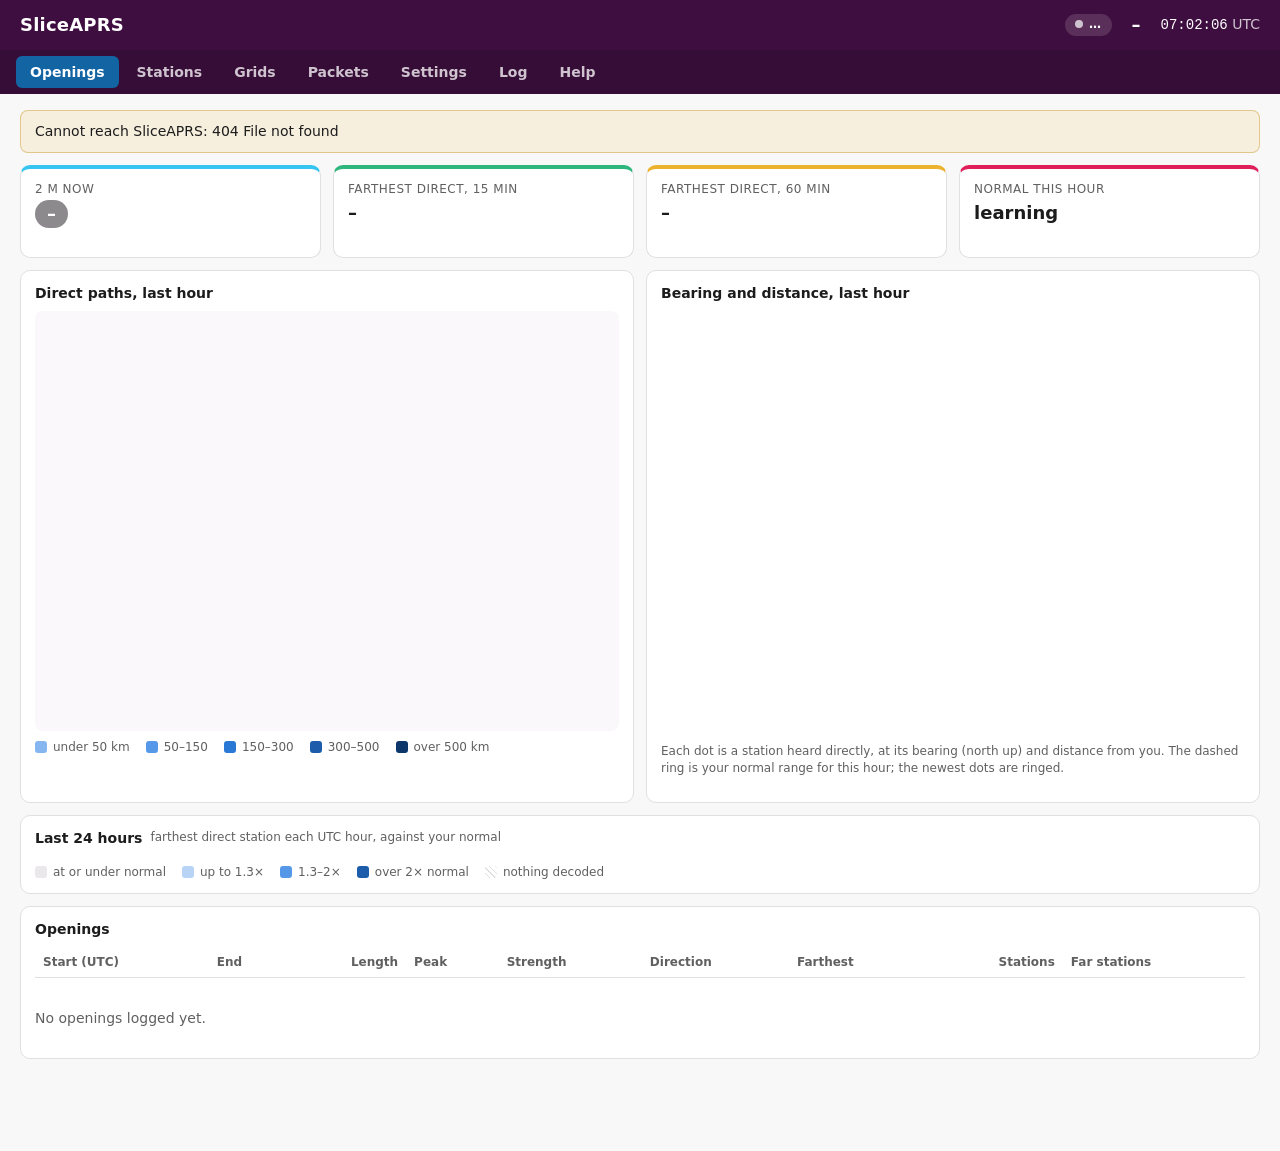
==== internal/web/static/index.html @ 6706fbb0 "SliceAPRS 0.1.0: 2 m APRS opening detector for FlexRadio Receives APRS through a FLEX-6000 as a GUI " ====
<!doctype html>
<html lang="en">
<head>
<meta charset="utf-8">
<meta name="viewport" content="width=device-width, initial-scale=1">
<title>SliceAPRS</title>
<link rel="stylesheet" href="style.css">
</head>
<body>
<header class="top">
  <div class="brand">
    <span class="logo">SliceAPRS</span>
    <span id="station" class="muted"></span>
  </div>
  <div class="now">
    <div class="pill" id="state">…</div>
    <div class="freqnow"><b id="freq">–</b> <span id="rxinfo" class="muted mono"></span></div>
    <div class="clock"><span class="mono" id="utc">--:--:--</span> <span class="muted">UTC</span></div>
  </div>
</header>

<nav class="tabs" role="tablist">
  <button role="tab" data-tab="openings" class="on">Openings</button>
  <button role="tab" data-tab="stations">Stations</button>
  <button role="tab" data-tab="grids">Grids</button>
  <button role="tab" data-tab="packets">Packets</button>
  <button role="tab" data-tab="settings">Settings</button>
  <button role="tab" data-tab="log">Log</button>
  <button role="tab" data-tab="help">Help</button>
</nav>

<main>
  <div id="banner" class="banner" hidden></div>
  <div id="alert" class="alert" hidden>
    <div class="alert-main"><b id="alertTitle"></b> <span id="alertText"></span></div>
    <button class="ghost" id="alertHide" title="Hide until the level changes">Hide</button>
  </div>

  <!-- Openings -->
  <section id="tab-openings" class="tab on">
    <div class="cards">
      <div class="card lvcard" id="lvCard"><div class="k">2 m now</div><div class="v"><span class="lv-badge" id="level">–</span></div><div class="s" id="levelText"></div></div>
      <div class="card"><div class="k">Farthest direct, 15 min</div><div class="v" id="far15">–</div><div class="s" id="far15s"></div></div>
      <div class="card"><div class="k">Farthest direct, 60 min</div><div class="v" id="far60">–</div><div class="s" id="far60s"></div></div>
      <div class="card"><div class="k">Normal this hour</div><div class="v" id="normal">learning</div><div class="s" id="normals"></div></div>
    </div>

    <div class="split2">
      <div class="panel" id="mapPanel">
        <h2>Direct paths, last hour <span class="muted small" id="mapNote"></span></h2>
        <div id="map"></div>
        <div class="legend small muted" id="kmLegend"></div>
      </div>
      <div class="panel">
        <h2>Bearing and distance, last hour <span class="muted small" id="polarNote"></span></h2>
        <div id="polar"></div>
        <p class="muted small">Each dot is a station heard directly, at its bearing (north up) and distance from you. The dashed ring is your normal range for this hour; the newest dots are ringed.</p>
      </div>
    </div>

    <div class="panel">
      <h2>Last 24 hours <span class="muted small">farthest direct station each UTC hour, against your normal</span></h2>
      <div class="heat" id="heat"></div>
      <div class="legend small muted">
        <span><i class="sw r0"></i>at or under normal</span><span><i class="sw r1"></i>up to 1.3×</span>
        <span><i class="sw r2"></i>1.3–2×</span><span><i class="sw r3"></i>over 2× normal</span><span><i class="sw none"></i>nothing decoded</span>
      </div>
    </div>

    <div class="panel">
      <h2>Openings <span class="muted small" id="openNote"></span></h2>
      <div class="scroll"><table class="t" id="openings">
        <thead><tr><th>Start (UTC)</th><th>End</th><th class="r">Length</th><th>Peak</th><th>Strength</th><th>Direction</th><th>Farthest</th><th class="r">Stations</th><th>Far stations</th></tr></thead>
        <tbody></tbody>
      </table></div>
      <p class="empty muted" id="noOpenings">No openings logged yet.</p>
    </div>
  </section>

  <!-- Stations -->
  <section id="tab-stations" class="tab">
    <div class="panel">
      <h2>Stations <span class="muted small" id="stNote"></span>
        <span class="inline row"><label class="check"><input type="checkbox" id="stDirect"> Heard directly only</label>
        <input id="stFind" placeholder="Find callsign" spellcheck="false"></span></h2>
      <div class="scroll"><table class="t" id="stations">
        <thead><tr><th>Callsign</th><th>Last position</th><th class="r">km</th><th class="r">Bearing</th><th>Heard</th><th>Last heard</th><th class="r">Packets</th><th class="r">Direct</th><th class="r">Best direct</th><th></th></tr></thead>
        <tbody></tbody>
      </table></div>
    </div>
  </section>

  <!-- Grids -->
  <section id="tab-grids" class="tab">
    <div class="panel">
      <h2>Grid squares heard directly <span class="muted small" id="grNote"></span>
        <span class="inline row"><label>Heard in <select id="grPeriod"><option value="24">last 24 hours</option><option value="168">last 7 days</option><option value="0" selected>all time</option></select></label></span></h2>
      <div id="gridMap"></div>
      <div class="legend small muted" id="grLegend"></div>
      <p class="muted small">Each square is a 4-character Maidenhead grid where a station was heard directly (its own signal, or a digipeater repeating). Shaded by the farthest direct station heard there. Relayed senders don't count. Your grid is outlined.</p>
    </div>
    <div class="panel">
      <div class="scroll"><table class="t" id="grids">
        <thead><tr><th>Grid</th><th class="r">Farthest</th><th class="r">Bearing</th><th>Best station</th><th class="r">Stations</th><th class="r">Paths</th><th>First heard (UTC)</th><th>Last heard</th></tr></thead>
        <tbody></tbody>
      </table></div>
      <p class="empty muted" id="noGrids">No grids heard directly yet.</p>
    </div>
  </section>

  <!-- Packets -->
  <section id="tab-packets" class="tab">
    <div class="panel">
      <h2>Packets <span class="muted small" id="pkNote"></span>
        <span class="inline row"><label class="check"><input type="checkbox" id="pkPause"> Pause</label>
        <label class="check"><input type="checkbox" id="pkRaw" checked> Raw</label></span></h2>
      <div class="scroll tall"><table class="t" id="packets">
        <thead><tr><th>UTC</th><th>Heard directly</th><th class="r">km</th><th class="r">SNR</th><th>From</th><th>Decoded</th></tr></thead>
        <tbody></tbody>
      </table></div>
      <p class="muted small">The station marked <span class="kind direct">direct</span> is the one whose signal reached your antenna: the sender, or the last digipeater that repeated the packet. Only those with a known position count towards openings.</p>
    </div>
  </section>

  <!-- Settings -->
  <section id="tab-settings" class="tab">
    <form id="settings" class="grid" autocomplete="off">
      <fieldset>
        <legend>Station</legend>
        <label>Callsign <input name="callsign" required maxlength="9" spellcheck="false"></label>
        <label>Grid <input name="grid" required maxlength="8" placeholder="FN25 or FN25dk" spellcheck="false"></label>
        <p class="muted small">Distances are measured from the centre of the grid square; a 6-character grid is within about 3 km. Packets from your callsign, any SSID, never count.</p>
      </fieldset>
      <fieldset>
        <legend>Radio</legend>
        <label>IP address <input name="radio.ip" placeholder="blank: find it on the LAN" spellcheck="false"></label>
        <div class="row"><button type="button" class="ghost" id="findRadios">Find radios</button><span class="muted small" id="findNote"></span></div>
        <div id="radios" class="radios"></div>
        <label>Frequency
          <select id="freqSel"><option value="144.39">144.390 MHz (North America)</option><option value="144.8">144.800 MHz (Europe)</option><option value="145.175">145.175 MHz (Australia)</option><option value="other">Other…</option></select></label>
        <label id="freqOther" hidden>Frequency (MHz) <input type="number" name="frequency_mhz" step="0.001" min="30" max="1300"></label>
        <label>Receive antenna <select name="rxant"></select></label>
        <p class="muted small" id="antNote"></p>
      </fieldset>
      <fieldset>
        <legend>DAX IQ</legend>
        <label>Channel <select name="daxiq.channel"><option>1</option><option>2</option><option>3</option><option>4</option></select></label>
        <p class="muted small">SliceAPRS will not start on a channel another program is using. FlexWSPR normally uses channel 1.</p>
        <label class="check"><input type="checkbox" name="daxiq.swap_iq"> Swap I and Q</label>
      </fieldset>
      <fieldset>
        <legend>Openings</legend>
        <label>Any direct path over (km) <input type="number" name="openings.distance_km" min="50" max="5000" step="10"></label>
        <label>Sensitivity <select name="openings.sensitivity"><option value="low">Low</option><option value="medium">Medium</option><option value="high">High</option></select></label>
        <p class="muted small" id="sensNote"></p>
      </fieldset>
      <fieldset>
        <legend>Web page and files</legend>
        <p class="muted small" id="localNote" hidden>These can only be changed in the config file or the desktop app.</p>
        <label>Web page port <input id="webPort" class="sys" type="number" min="1" max="65535" placeholder="blank: no web page"></label>
        <label class="check"><input type="checkbox" id="webLan" class="sys"> Reachable from other computers</label>
        <p class="muted small" id="webNote"></p>
        <label>Data folder <input name="data_dir" class="sys" spellcheck="false"></label>
        <label class="check"><input type="checkbox" name="debug"> Debug logging</label>
        <p class="muted small mono" id="cfgPath"></p>
      </fieldset>
    </form>
    <div class="savebar"><span class="err" id="setErr"></span><button class="primary" id="saveSet">Save and restart</button></div>
  </section>

  <!-- Log -->
  <section id="tab-log" class="tab">
    <div class="panel">
      <div class="row"><label class="check"><input type="checkbox" id="follow" checked> Follow</label>
        <span class="muted small" id="decStats"></span></div>
      <pre id="log" class="log"></pre>
    </div>
  </section>

  <!-- Help -->
  <section id="tab-help" class="tab help">
    <div class="panel">
      <h2>SliceAPRS <span class="muted small" id="helpVersion"></span></h2>
      <p>SliceAPRS listens to APRS on 2 m through a FlexRadio and uses the packets to spot 2 m path openings (tropo and other enhancements) for 2 m DX. APRS stations beacon their positions all the time, so they make a dense network of 2 m beacons: when the band opens, you start to hear stations directly from much farther away than usual.
        Source and releases: <a href="https://github.com/va3mw/SliceAPRS" target="_blank" rel="noopener">github.com/va3mw/SliceAPRS</a></p>
      <p class="muted">Receive only: SliceAPRS never transmits. SmartSDR and DAX do not need to be running.</p>
    </div>

    <div class="grid">
      <div class="panel">
        <h2>Getting started</h2>
        <ol>
          <li>Set up the radio for 2 m: a FLEX-6700 covers it; a FLEX-6600 or other model needs a 2 m transverter in the radio's XVTR settings.</li>
          <li>In <b>Settings</b>, enter your callsign and grid. Click <b>Find radios</b> and pick yours, or type its IP address.</li>
          <li>Check the frequency (144.390 MHz in North America, 144.800 MHz in Europe), the receive antenna, and a DAX IQ channel nobody else uses.</li>
          <li>Press <b>Save and restart</b>. SliceAPRS opens its own panadapter and DAX IQ stream; packets appear in <b>Packets</b>.</li>
          <li>Leave <b>Openings</b> up on the desktop. Your normal range needs a day or two of listening to learn.</li>
        </ol>
      </div>
      <div class="panel">
        <h2>Who was heard directly</h2>
        <p>Each packet carries its digipeater path, and each digipeater that repeats it sets a "has-been-repeated" bit. The signal that reached your antenna came from the <b>last digipeater with that bit set</b>, or from the <b>sender</b> if no digipeater has repeated it yet.</p>
        <ul>
          <li>A relayed packet is measured to the digipeater, never to the original sender. Digipeater positions are learned from their own beacons.</li>
          <li>Not counted: packets from the internet (third-party, TCPIP), satellite and ISS paths (and the 145.825 MHz channel), packets repeated by a digipeater that did not add its call, and your own callsign.</li>
          <li>Positions: objects and items do not move their sender. A position that jumps too far, too fast is held until a second report agrees; the Packets tab shows both the station's last position and the one in the packet.</li>
        </ul>
      </div>
      <div class="panel">
        <h2>How openings are detected</h2>
        <p><b>Normal range</b>, for each UTC hour of the day: the 90th percentile of each station's farthest direct distance per hour over the last 14 days (the hour either side counts too). Until each hour has enough history, all hours together are used; with almost no history, only the distance rule works. Stations heard directly on 3 or more days are your <b>usual</b> stations.</p>
        <p>In the last 30 minutes, a <b>far</b> station is one heard directly beyond normal × the sensitivity factor, and not one of your usual stations.</p>
        <ul>
          <li><b>Enhanced</b>: at least the sensitivity's number of far stations (1 at medium).</li>
          <li><b>Open</b>: more far stations (3 at medium), or any direct path over the set distance (300 km to start).</li>
        </ul>
        <p class="muted">An opening starts with its first far packet and ends at the last one, once 30 minutes pass with none. Its direction is the average bearing of the far stations; its strength rates how many there were and how far beyond normal.</p>
        <dl id="rulesTable"></dl>
      </div>
      <div class="panel">
        <h2>The tabs</h2>
        <dl>
          <dt>Openings</dt><dd>Status now, the farthest direct stations, a map and polar plot of the direct paths, the last 24 hours against normal, and the log of openings.</dd>
          <dt>Stations</dt><dd>Every station heard, with its last position, distance, bearing and whether it was heard directly.</dd>
          <dt>Grids</dt><dd>Every 4-character grid square heard directly, on a grid map and in a table, for the last day, week or all time.</dd>
          <dt>Packets</dt><dd>Every packet, raw and decoded, with the station heard directly marked.</dd>
          <dt>Settings</dt><dd>Station, radio, frequency, antenna, DAX IQ channel, opening rules, web page and data folder.</dd>
          <dt>Log</dt><dd>What SliceAPRS is doing, and the decoder counts.</dd>
        </dl>
        <p class="muted">The map needs internet for its tiles; without it only the plots are shown. History (packets, paths, openings, stations) is kept in the data folder and is never deleted by SliceAPRS.</p>
      </div>
      <div class="panel">
        <h2>Credits</h2>
        <ul>
          <li>Written by Michael, VA3MW, and Claude (Anthropic).</li>
          <li><b>APRS</b>: Bob Bruninga, WB4APR (SK), and the APRS protocol reference. <b>AX.25</b>: the ARRL/TAPR link-layer protocol.</li>
          <li>The demodulator follows the approach of <a href="https://github.com/wb2osz/direwolf" target="_blank" rel="noopener">Dire Wolf</a> by John Langner, WB2OSZ (correlators with tone normalising, several slicers, a digital PLL); no Dire Wolf code is included.</li>
          <li><b>FlexRadio</b>: the SmartSDR API and DAX IQ (VITA-49). FlexRadio, SmartSDR and DAX are trademarks of FlexRadio Systems; SliceAPRS is not a FlexRadio product. Radio code shared with FlexWSPR.</li>
          <li><b>Libraries:</b> <a href="https://wails.io/" target="_blank" rel="noopener">Wails</a> (MIT), <a href="https://leafletjs.com/" target="_blank" rel="noopener">Leaflet</a> (BSD-2), <a href="https://github.com/go-yaml/yaml" target="_blank" rel="noopener">go-yaml</a> (MIT and Apache 2.0), the <a href="https://go.dev/" target="_blank" rel="noopener">Go</a> standard library (BSD). Map data © <a href="https://www.openstreetmap.org/copyright" target="_blank" rel="noopener">OpenStreetMap</a> contributors.</li>
        </ul>
      </div>
    </div>

    <div class="panel">
      <h2>License</h2>
      <pre class="license">MIT License

Copyright (c) 2026 Michael, VA3MW

Permission is hereby granted, free of charge, to any person obtaining a copy
of this software and associated documentation files (the "Software"), to deal
in the Software without restriction, including without limitation the rights
to use, copy, modify, merge, publish, distribute, sublicense, and/or sell
copies of the Software, and to permit persons to whom the Software is
furnished to do so, subject to the following conditions:

The above copyright notice and this permission notice shall be included in all
copies or substantial portions of the Software.

THE SOFTWARE IS PROVIDED "AS IS", WITHOUT WARRANTY OF ANY KIND, EXPRESS OR
IMPLIED, INCLUDING BUT NOT LIMITED TO THE WARRANTIES OF MERCHANTABILITY,
FITNESS FOR A PARTICULAR PURPOSE AND NONINFRINGEMENT. IN NO EVENT SHALL THE
AUTHORS OR COPYRIGHT HOLDERS BE LIABLE FOR ANY CLAIM, DAMAGES OR OTHER
LIABILITY, WHETHER IN AN ACTION OF CONTRACT, TORT OR OTHERWISE, ARISING FROM,
OUT OF OR IN CONNECTION WITH THE SOFTWARE OR THE USE OR OTHER DEALINGS IN THE
SOFTWARE.</pre>
    </div>
  </section>
</main>
<div id="tip" class="tip" hidden></div>
<script src="app.js"></script>
</body>
</html>
---- internal/web/static/style.css ----
:root {
  /* Aubergine sidebar colours with a green "go" button, blue links and
     blue/green/yellow/red accents. */
  --aub: #3f0e40;        /* header */
  --aub-2: #350d36;      /* tab bar */
  --aub-3: #522653;      /* hover / active tab */
  --aub-ink: #ffffff;
  --aub-muted: #cfc3cf;
  --bg: #f8f8f8;
  --panel: #ffffff;
  --line: #e2dfe2;
  --text: #1d1c1d;
  --muted: #616061;
  --accent: #1264a3;     /* links, selection */
  --accent-ink: #ffffff;
  --go: #007a5a;         /* primary button */
  --go-hover: #148567;
  --ok: #2bac76;
  --warn: #c28a0e;
  --bad: #e01e5a;
  --c-blue: #36c5f0;
  --c-green: #2eb67d;
  --c-yellow: #ecb22e;
  --c-red: #e01e5a;
  --chip: #f1edf1;
  --chip-on: #1264a3;
  --row: #faf8fa;
  color-scheme: light;
}
@media (prefers-color-scheme: dark) {
  :root {
    --aub: #350d36;
    --aub-2: #2a0a2b;
    --aub-3: #522653;
    --aub-ink: #e8e8e8;
    --aub-muted: #a8a0a8;
    --bg: #1a1d21;
    --panel: #222529;
    --line: #35373b;
    --text: #d1d2d3;
    --muted: #9a9b9e;
    --accent: #1d9bd1;
    --accent-ink: #ffffff;
    --go: #007a5a;
    --go-hover: #148567;
    --ok: #2bac76;
    --warn: #ecb22e;
    --bad: #e8467c;
    --chip: #2c2d30;
    --chip-on: #1164a3;
    --row: #25282c;
    color-scheme: dark;
  }
}
* { box-sizing: border-box; }
html, body { margin: 0; background: var(--bg); color: var(--text);
  font: 14px/1.45 system-ui, -apple-system, "Segoe UI", Roboto, sans-serif; }
.mono, td.r, .log, .plan { font-variant-numeric: tabular-nums; }
.mono, .log { font-family: ui-monospace, "Cascadia Mono", Consolas, monospace; }
.muted { color: var(--muted); }
.small { font-size: 12px; font-weight: 400; }
.err { color: var(--bad); }
[hidden] { display: none !important; }

.top { display: flex; flex-wrap: wrap; gap: 8px 24px; align-items: center; justify-content: space-between;
  padding: 12px 20px; background: var(--aub); color: var(--aub-ink); }
.top .muted { color: var(--aub-muted); }
.brand { display: flex; gap: 12px; align-items: baseline; }
.logo { font-weight: 700; font-size: 18px; letter-spacing: .2px; }
.now { display: flex; flex-wrap: wrap; gap: 8px 20px; align-items: center; }
.bandnow b { font-size: 18px; }
.pill { padding: 2px 10px; border-radius: 999px; font-size: 12px; font-weight: 700; text-transform: uppercase;
  letter-spacing: .5px; background: rgba(255,255,255,.14); color: var(--aub-ink); }
.pill::before { content: ""; display: inline-block; width: 8px; height: 8px; border-radius: 50%; margin-right: 6px;
  background: var(--aub-muted); vertical-align: 0; }
.pill.running::before { background: var(--ok); }
.pill.error { background: var(--bad); }
.pill.error::before { background: #fff; }
.pill.setup::before, .pill.searching::before, .pill.connecting::before { background: var(--c-yellow); }

.tabs { display: flex; gap: 4px; padding: 6px 16px; background: var(--aub-2); overflow-x: auto; scrollbar-width: none; }
.tabs button { border: 0; background: none; color: var(--aub-muted); padding: 6px 14px; font: inherit; font-weight: 600;
  border-radius: 6px; cursor: pointer; }
.tabs button:hover { background: var(--aub-3); color: var(--aub-ink); }
.tabs button.on { background: var(--accent); color: #fff; }
main { padding: 16px 20px 80px; max-width: 1400px; margin: 0 auto; }
.tab { display: none; }
.tab.on { display: block; }
.banner { padding: 10px 14px; border-radius: 8px; margin-bottom: 12px;
  background: color-mix(in srgb, var(--warn) 14%, var(--panel)); border: 1px solid color-mix(in srgb, var(--warn) 40%, transparent); }

.cards { display: grid; grid-template-columns: repeat(auto-fit, minmax(220px, 1fr)); gap: 12px; margin-bottom: 12px; }
.card, .panel, fieldset { background: var(--panel); border: 1px solid var(--line); border-radius: 10px; }
.cards .card { border-top: 4px solid var(--c-blue); }
.cards .card:nth-child(2) { border-top-color: var(--c-green); }
.cards .card:nth-child(3) { border-top-color: var(--c-yellow); }
.cards .card:nth-child(4) { border-top-color: var(--c-red); }
fieldset legend { color: var(--aub-3); }
@media (prefers-color-scheme: dark) { fieldset legend { color: var(--text); } }
.card { padding: 12px 14px; min-width: 0; }
.card .k { color: var(--muted); font-size: 12px; text-transform: uppercase; letter-spacing: .5px; }
.card .v { font-size: 18px; font-weight: 600; margin-top: 2px; overflow: hidden; text-overflow: ellipsis; white-space: nowrap; }
.card .s { color: var(--muted); font-size: 12px; margin-top: 2px; min-height: 1.2em; }

.panel { padding: 12px 14px; margin-bottom: 12px; min-width: 0; }
.panel h2 { font-size: 14px; margin: 0 0 8px; display: flex; gap: 8px; align-items: center; }
.panel h2 .inline { margin-left: auto; }
.scroll { max-height: 62vh; overflow: auto; }
.t { width: 100%; border-collapse: collapse; }
.t th { text-align: left; font-size: 12px; color: var(--muted); font-weight: 600; padding: 6px 8px;
  border-bottom: 1px solid var(--line); position: sticky; top: 0; background: var(--panel); }
.t td { padding: 5px 8px; border-bottom: 1px solid var(--line); white-space: nowrap; }
.t tbody tr:nth-child(even) td { background: var(--row); }
.t .r { text-align: right; }
.t td.call { font-weight: 600; }
.t tr.newest td { animation: flash 2s ease-out; }
@keyframes flash { from { background: color-mix(in srgb, var(--accent) 22%, transparent); } }
.empty { padding: 16px 0 4px; }

input, select, button { font: inherit; color: inherit; }
input, select { background: var(--bg); border: 1px solid var(--line); border-radius: 6px; padding: 6px 8px; min-width: 0; }
input:focus, select:focus { outline: 2px solid color-mix(in srgb, var(--accent) 50%, transparent); outline-offset: 0; }
input:disabled { opacity: .6; }
button { border-radius: 6px; padding: 7px 14px; cursor: pointer; border: 1px solid var(--line); background: var(--panel); }
button.primary { background: var(--go); border-color: var(--go); color: #fff; font-weight: 700; }
button.primary:hover { background: var(--go-hover); }
button.ghost { background: none; }
button:disabled { opacity: .5; cursor: default; }
.row { display: flex; flex-wrap: wrap; gap: 8px; align-items: center; margin: 8px 0; }
label { display: flex; flex-direction: column; gap: 4px; font-size: 13px; color: var(--muted); }
label.check, label.switch { flex-direction: row; align-items: center; gap: 8px; color: var(--text); }
label.switch { font-weight: 600; font-size: 15px; }
.row label { flex-direction: row; align-items: center; gap: 8px; }

.grid { display: grid; grid-template-columns: repeat(auto-fit, minmax(300px, 1fr)); gap: 12px; }
fieldset { padding: 12px 14px; margin: 0; display: flex; flex-direction: column; gap: 10px; }
legend { font-weight: 700; padding: 0 4px; }
.radios { display: flex; flex-direction: column; gap: 6px; }
.radios button { text-align: left; }


.savebar { position: sticky; bottom: 0; display: flex; gap: 12px; justify-content: flex-end; align-items: center;
  padding: 10px 0; background: linear-gradient(transparent, var(--bg) 30%); }
.log { margin: 8px 0 0; max-height: 70vh; overflow: auto; font-size: 12px; white-space: pre-wrap; word-break: break-all; }
.log .WARN { color: var(--warn); }
.log .ERROR { color: var(--bad); }
.log .DEBUG { color: var(--muted); }
  background: var(--panel); border: 1px solid var(--line); border-radius: 10px; }
  border-radius: 8px; cursor: pointer; color: var(--text); }

/* Help */
.help p, .help li, .help dd { line-height: 1.55; }
.help ol, .help ul { margin: 0; padding-left: 20px; }
.help li { margin-bottom: 4px; }
.help dl { margin: 0; }
.help dt { font-weight: 700; }
.help dd { margin: 0 0 8px; color: var(--muted); }
.help .grid { margin-bottom: 12px; }
.help .grid .panel { margin-bottom: 0; }
.help code { background: var(--chip); padding: 1px 5px; border-radius: 4px; font-size: 13px; }
.help a { color: var(--accent); }
pre.license { font-size: 12px; white-space: pre-wrap; margin: 0; color: var(--muted); }

/* SliceAPRS */
:root {
  /* Distance: one blue ramp, darker is farther (light surface). */
  --d1: #86b6ef; --d2: #5598e7; --d3: #2a78d6; --d4: #1c5cab; --d5: #0d366b;
  --lv-normal: #8d8a8d; --lv-enh: #c28a0e; --lv-open: #2eb67d;
  --r0: #ebe8eb; --r1: #b7d3f6; --r2: #5598e7; --r3: #1c5cab;
}
@media (prefers-color-scheme: dark) {
  :root {
    /* Lighter is farther on the dark surface. */
    --d1: #256abf; --d2: #3987e5; --d3: #6da7ec; --d4: #9ec5f4; --d5: #cde2fb;
    --lv-normal: #8d8a8d; --lv-enh: #ecb22e; --lv-open: #2eb67d;
    --r0: #2c2d30; --r1: #184f95; --r2: #2a78d6; --r3: #86b6ef;
  }
}
.freqnow b { font-size: 18px; }
.pill.running::before, .pill.replay::before { background: var(--ok); }
.pill.replay, .pill.done { background: rgba(255,255,255,.22); }
.alert { display: flex; gap: 12px; align-items: center; justify-content: space-between; padding: 12px 16px; border-radius: 10px;
  margin-bottom: 12px; color: #fff; background: var(--lv-open); font-size: 15px; }
.alert.enhanced { background: var(--lv-enh); color: #1d1c1d; }
.alert .ghost { color: inherit; border-color: rgba(255,255,255,.5); }
.alert.enhanced .ghost { border-color: rgba(0,0,0,.3); }
.lv-badge { display: inline-block; padding: 1px 12px; border-radius: 999px; font-weight: 700; color: #fff; background: var(--lv-normal); }
.lv-badge.enhanced { background: var(--lv-enh); color: #1d1c1d; }
.lv-badge.open { background: var(--lv-open); }
.cards .lvcard.enhanced { border-top-color: var(--lv-enh); }
.cards .lvcard.open { border-top-color: var(--lv-open); }
.cards .lvcard.normal { border-top-color: var(--lv-normal); }
#map { height: 420px; border-radius: 8px; background: var(--row); }
#polar { height: 420px; display: flex; justify-content: center; }
#polar svg { height: 100%; max-width: 100%; }
#polar .ring { fill: none; stroke: var(--line); }
#polar .normal { fill: none; stroke: var(--muted); stroke-dasharray: 5 4; stroke-width: 1.5; }
#polar text { fill: var(--muted); font-size: 11px; }
#polar .dot { stroke: var(--panel); stroke-width: 2; }
#polar .new { fill: none; stroke: var(--text); stroke-width: 2; }
.legend i.sw { display: inline-block; width: 12px; height: 12px; border-radius: 3px; margin-right: 6px; vertical-align: -2px; }
.sw.d1 { background: var(--d1); } .sw.d2 { background: var(--d2); } .sw.d3 { background: var(--d3); }
.sw.d4 { background: var(--d4); } .sw.d5 { background: var(--d5); }
.sw.r0, .hc.r0 { background: var(--r0); } .sw.r1, .hc.r1 { background: var(--r1); }
.sw.r2, .hc.r2 { background: var(--r2); color: #fff; } .sw.r3, .hc.r3 { background: var(--r3); color: #fff; }
@media (prefers-color-scheme: dark) { .hc.r1 { color: #fff; } .hc.r3 { color: #1d1c1d; } }
.sw.none, .hc.none { background: repeating-linear-gradient(45deg, transparent 0 3px, var(--line) 3px 4px); }
.legend { display: flex; flex-wrap: wrap; gap: 4px 16px; margin-top: 8px; }
.heat { display: grid; grid-template-columns: 64px repeat(24, minmax(26px, 1fr)); gap: 2px; overflow-x: auto; }
.heat .hb { font-size: 12px; font-weight: 600; align-self: center; }
.heat .hh { font-size: 11px; color: var(--muted); font-variant-numeric: tabular-nums; text-align: center; }
.hc { height: 28px; border-radius: 4px; font-size: 11px; display: flex; align-items: center; justify-content: center;
  font-variant-numeric: tabular-nums; overflow: hidden; color: var(--text); cursor: default; }
.hc.nm { background: var(--chip); color: var(--muted); }
.split2 { display: grid; grid-template-columns: 1fr 1fr; gap: 12px; }
@media (max-width: 1000px) { .split2 { grid-template-columns: 1fr; } }
.scroll.tall { max-height: 72vh; }
.panel h2 .inline { margin-left: auto; display: flex; gap: 12px; align-items: center; }
.panel h2 .inline input:not([type]) { width: 160px; font-weight: 400; }
.kind { display: inline-block; padding: 0 6px; border-radius: 4px; font-size: 11px; font-weight: 700; text-transform: uppercase;
  letter-spacing: .3px; background: var(--chip); color: var(--muted); }
.kind.direct { background: color-mix(in srgb, var(--ok) 22%, transparent); color: var(--text); }
.kind.digi { background: color-mix(in srgb, var(--accent) 18%, transparent); color: var(--text); }
.kind.usual { background: var(--chip); }
.kind.jump { background: color-mix(in srgb, var(--warn) 30%, transparent); color: var(--text); }
.t td.wrap { white-space: normal; min-width: 260px; }
.raw { font-family: ui-monospace, "Cascadia Mono", Consolas, monospace; font-size: 12px; color: var(--muted); word-break: break-all; }
.t tr.far td { background: color-mix(in srgb, var(--lv-open) 12%, transparent) !important; }
.tip { position: fixed; z-index: 1000; pointer-events: none; background: var(--panel); color: var(--text); border: 1px solid var(--line);
  border-radius: 6px; padding: 6px 9px; font-size: 12px; box-shadow: 0 4px 14px rgba(0,0,0,.18); max-width: 300px; }
.leaflet-container { font: inherit; }
.mapoff { display: flex; align-items: center; justify-content: center; text-align: center; padding: 20px; color: var(--muted); }
#gridMap { height: 480px; }
#gridMap svg { width: 100%; height: 100%; display: block; }
#gridMap .gl { stroke: var(--line); stroke-width: 1; fill: none; }
#gridMap .glab { fill: var(--muted); font-size: 10px; }
#gridMap .heard { stroke: var(--panel); stroke-width: 2; }
#gridMap .hlab { font-size: 11px; font-weight: 700; fill: #fff; }
#gridMap .hlab.lt { fill: #1d1c1d; }
#gridMap .home { fill: none; stroke: var(--aub-3); stroke-width: 3; }
#gridMap .homedot { fill: var(--aub-3); }
@media (prefers-color-scheme: dark) { #gridMap .hlab { fill: #1d1c1d; } #gridMap .hlab.lt { fill: #fff; } #gridMap .home { stroke: #d08fd1; } #gridMap .homedot { fill: #d08fd1; } }
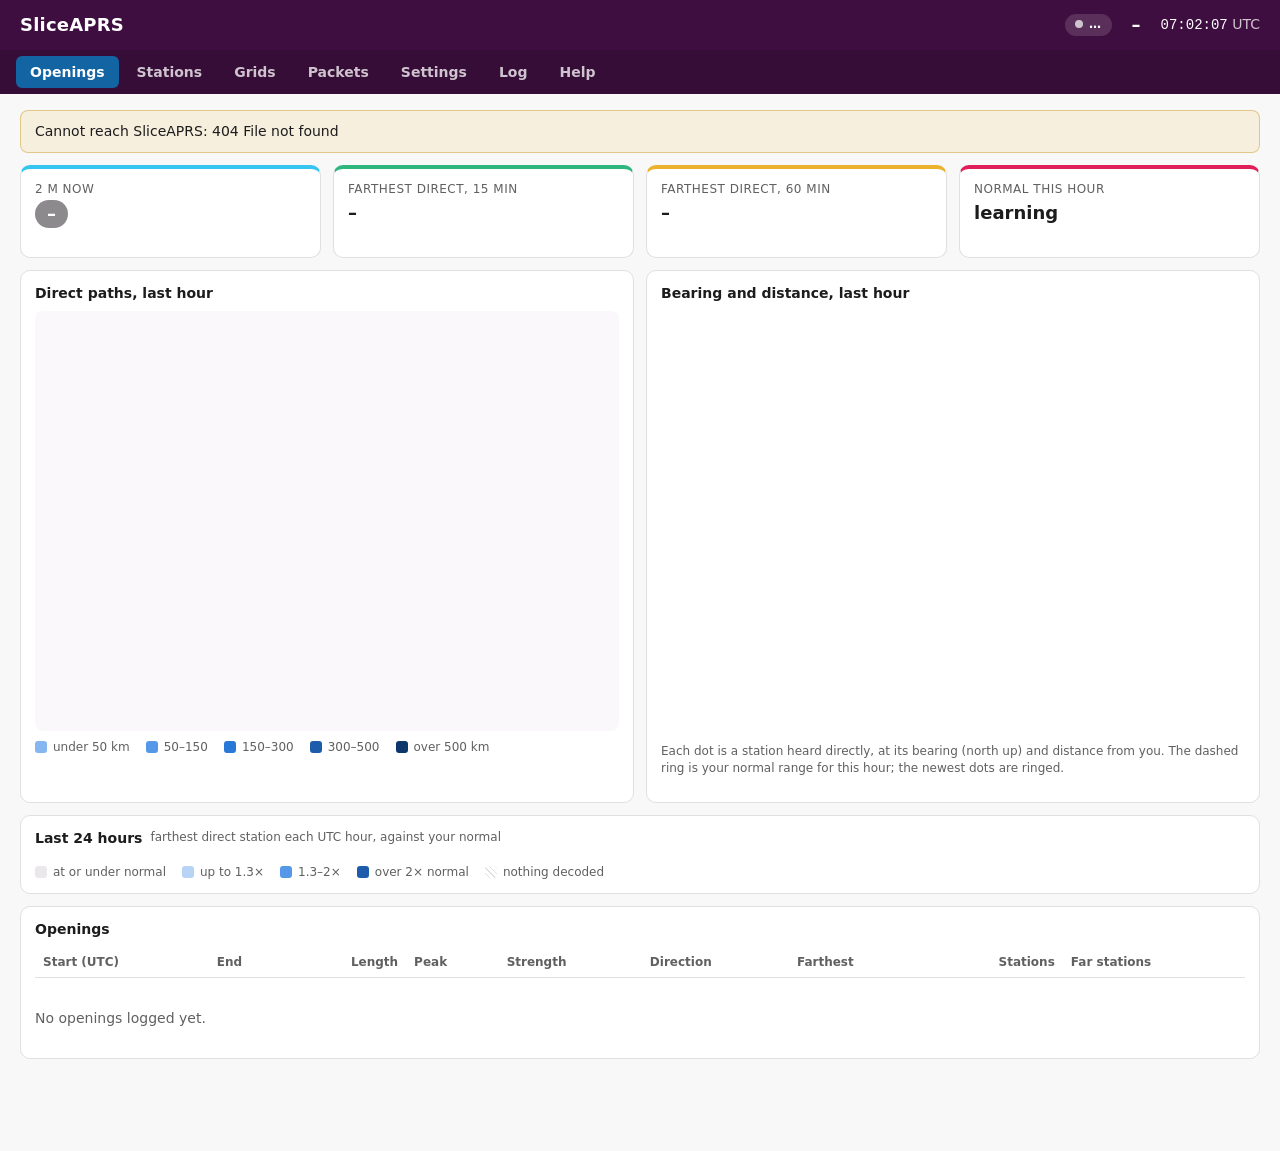
==== commit f56ce6af: "Radio wording: supported radios; not a FlexRadio product; MIT Name radio models only in the first me" ====
--- a/internal/web/static/index.html
+++ b/internal/web/static/index.html
@@ -181,7 +181,7 @@
   <section id="tab-help" class="tab help">
     <div class="panel">
       <h2>SliceAPRS <span class="muted small" id="helpVersion"></span></h2>
-      <p>SliceAPRS listens to APRS on 2 m through a FlexRadio and uses the packets to spot 2 m path openings (tropo and other enhancements) for 2 m DX. APRS stations beacon their positions all the time, so they make a dense network of 2 m beacons: when the band opens, you start to hear stations directly from much farther away than usual.
+      <p>SliceAPRS listens to APRS on 2 m through a FlexRadio capable of receiving your local APRS frequency, usually with the use of a transverter, or a FLEX-6700 (not tested), and uses the packets to spot 2 m path openings (tropo and other enhancements) for 2 m DX. APRS stations beacon their positions all the time, so they make a dense network of 2 m beacons: when the band opens, you start to hear stations directly from much farther away than usual.
         Source and releases: <a href="https://github.com/va3mw/SliceAPRS" target="_blank" rel="noopener">github.com/va3mw/SliceAPRS</a></p>
       <p class="muted">Receive only: SliceAPRS never transmits. SmartSDR and DAX do not need to be running.</p>
     </div>
@@ -190,7 +190,7 @@
       <div class="panel">
         <h2>Getting started</h2>
         <ol>
-          <li>Set up the radio for 2 m: a FLEX-6700 covers it; a FLEX-6600 or other model needs a 2 m transverter in the radio's XVTR settings.</li>
+          <li>Set up the radio for your APRS frequency: on most supported radios, a 2 m transverter in the radio's XVTR settings.</li>
           <li>In <b>Settings</b>, enter your callsign and grid. Click <b>Find radios</b> and pick yours, or type its IP address.</li>
           <li>Check the frequency (144.390 MHz in North America, 144.800 MHz in Europe), the receive antenna, and a DAX IQ channel nobody else uses.</li>
           <li>Press <b>Save and restart</b>. SliceAPRS opens its own panadapter and DAX IQ stream; packets appear in <b>Packets</b>.</li>
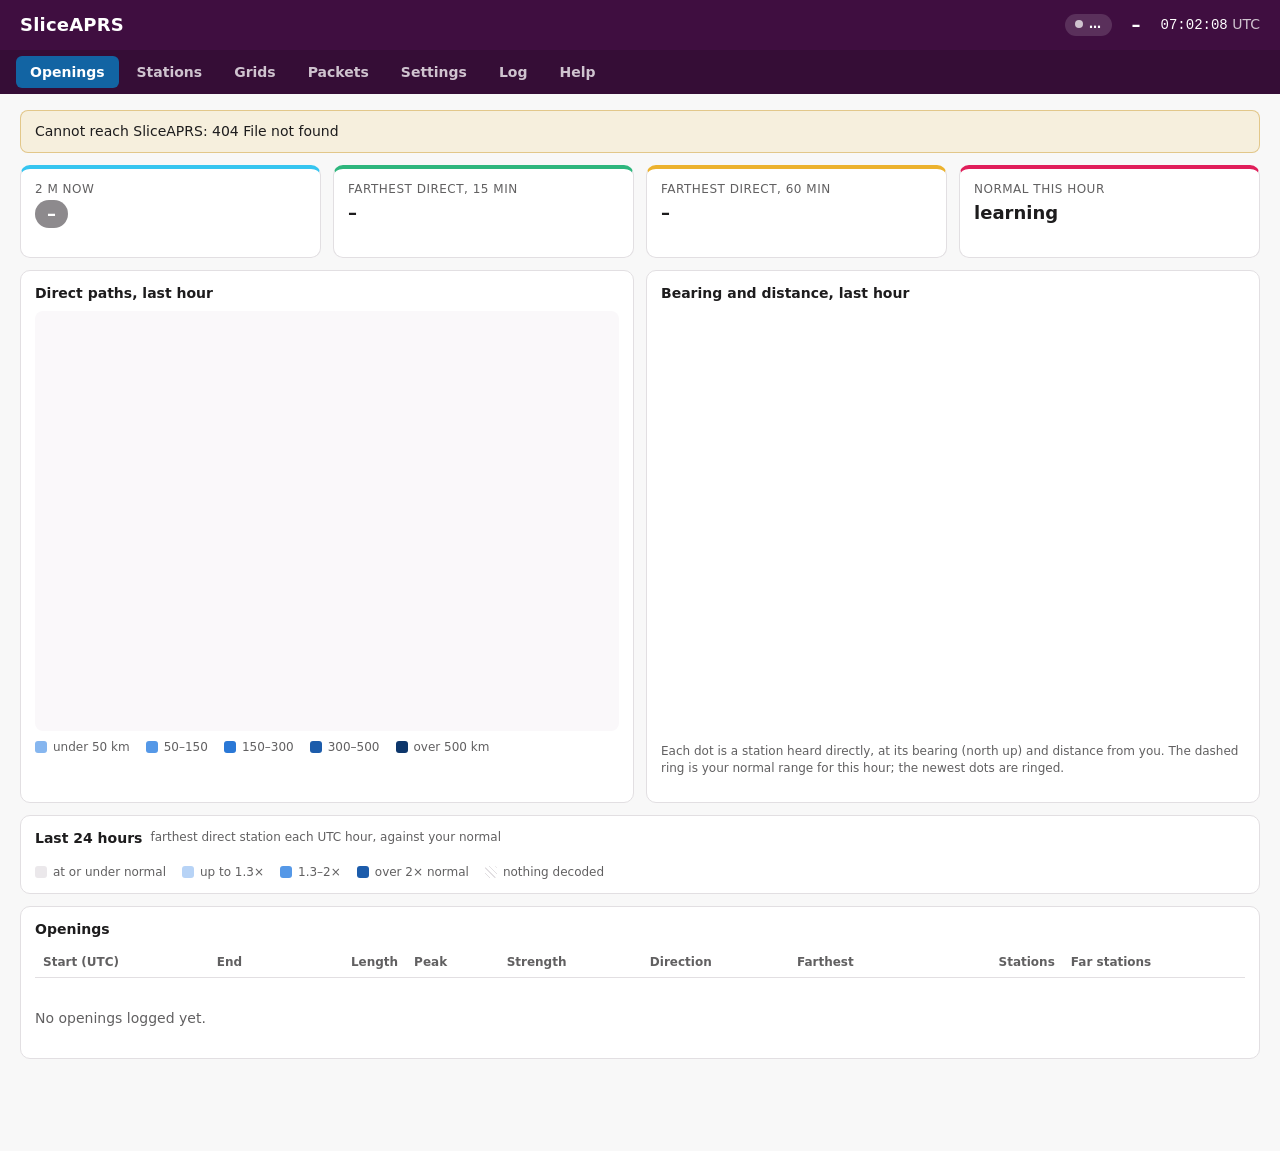
==== commit 485140e7: "Stations and Packets: say what was heard directly Count a station's direct hearings as its own packe" ====
--- a/internal/web/static/index.html
+++ b/internal/web/static/index.html
@@ -84,9 +84,10 @@
         <span class="inline row"><label class="check"><input type="checkbox" id="stDirect"> Heard directly only</label>
         <input id="stFind" placeholder="Find callsign" spellcheck="false"></span></h2>
       <div class="scroll"><table class="t" id="stations">
-        <thead><tr><th>Callsign</th><th>Last position</th><th class="r">km</th><th class="r">Bearing</th><th>Heard</th><th>Last heard</th><th class="r">Packets</th><th class="r">Direct</th><th class="r">Best direct</th><th></th></tr></thead>
-        <tbody></tbody>
-      </table></div>
+        <thead><tr><th>Callsign</th><th>Last position</th><th class="r">km</th><th class="r">Bearing</th><th>Heard directly</th><th>Its last packet</th><th>Last heard</th><th class="r">Best direct</th><th class="r">Sent</th><th></th></tr></thead>
+        <tbody></tbody>
+      </table></div>
+      <p class="muted small"><b>Heard directly</b> counts the times this station's own signal reached your antenna: <b>own</b> is its own packets heard before any digipeater repeated them; <b>relays</b> is other stations' packets it repeated as a digipeater. <b>Its last packet</b> is how the latest packet it sent reached you, which can be through a digipeater even when you also hear the station itself. <b>Sent</b> is every packet it sent that you received, by any route.</p>
     </div>
   </section>
 
@@ -115,10 +116,10 @@
         <span class="inline row"><label class="check"><input type="checkbox" id="pkPause"> Pause</label>
         <label class="check"><input type="checkbox" id="pkRaw" checked> Raw</label></span></h2>
       <div class="scroll tall"><table class="t" id="packets">
-        <thead><tr><th>UTC</th><th>Heard directly</th><th class="r">km</th><th class="r">SNR</th><th>From</th><th>Decoded</th></tr></thead>
-        <tbody></tbody>
-      </table></div>
-      <p class="muted small">The station marked <span class="kind direct">direct</span> is the one whose signal reached your antenna: the sender, or the last digipeater that repeated the packet. Only those with a known position count towards openings.</p>
+        <thead><tr><th>UTC</th><th>Signal heard from</th><th class="r">km</th><th class="r">SNR</th><th>From</th><th>Decoded</th></tr></thead>
+        <tbody></tbody>
+      </table></div>
+      <p class="muted small"><b>Signal heard from</b> is the station whose signal reached your antenna: the sender (<span class="kind direct">its own packet</span>), or the last digipeater that repeated it (<span class="kind digi">relaying</span> the sender). The distance is to that station, and only those with a known position count towards openings. <b>From</b> is who sent the packet.</p>
     </div>
   </section>
 
@@ -221,7 +222,7 @@
         <h2>The tabs</h2>
         <dl>
           <dt>Openings</dt><dd>Status now, the farthest direct stations, a map and polar plot of the direct paths, the last 24 hours against normal, and the log of openings.</dd>
-          <dt>Stations</dt><dd>Every station heard, with its last position, distance, bearing and whether it was heard directly.</dd>
+          <dt>Stations</dt><dd>Every station heard, with its last position, distance and bearing, how many times its own signal was heard directly (its own packets and the packets it relayed), and how its latest packet arrived.</dd>
           <dt>Grids</dt><dd>Every 4-character grid square heard directly, on a grid map and in a table, for the last day, week or all time.</dd>
           <dt>Packets</dt><dd>Every packet, raw and decoded, with the station heard directly marked.</dd>
           <dt>Settings</dt><dd>Station, radio, frequency, antenna, DAX IQ channel, opening rules, web page and data folder.</dd>
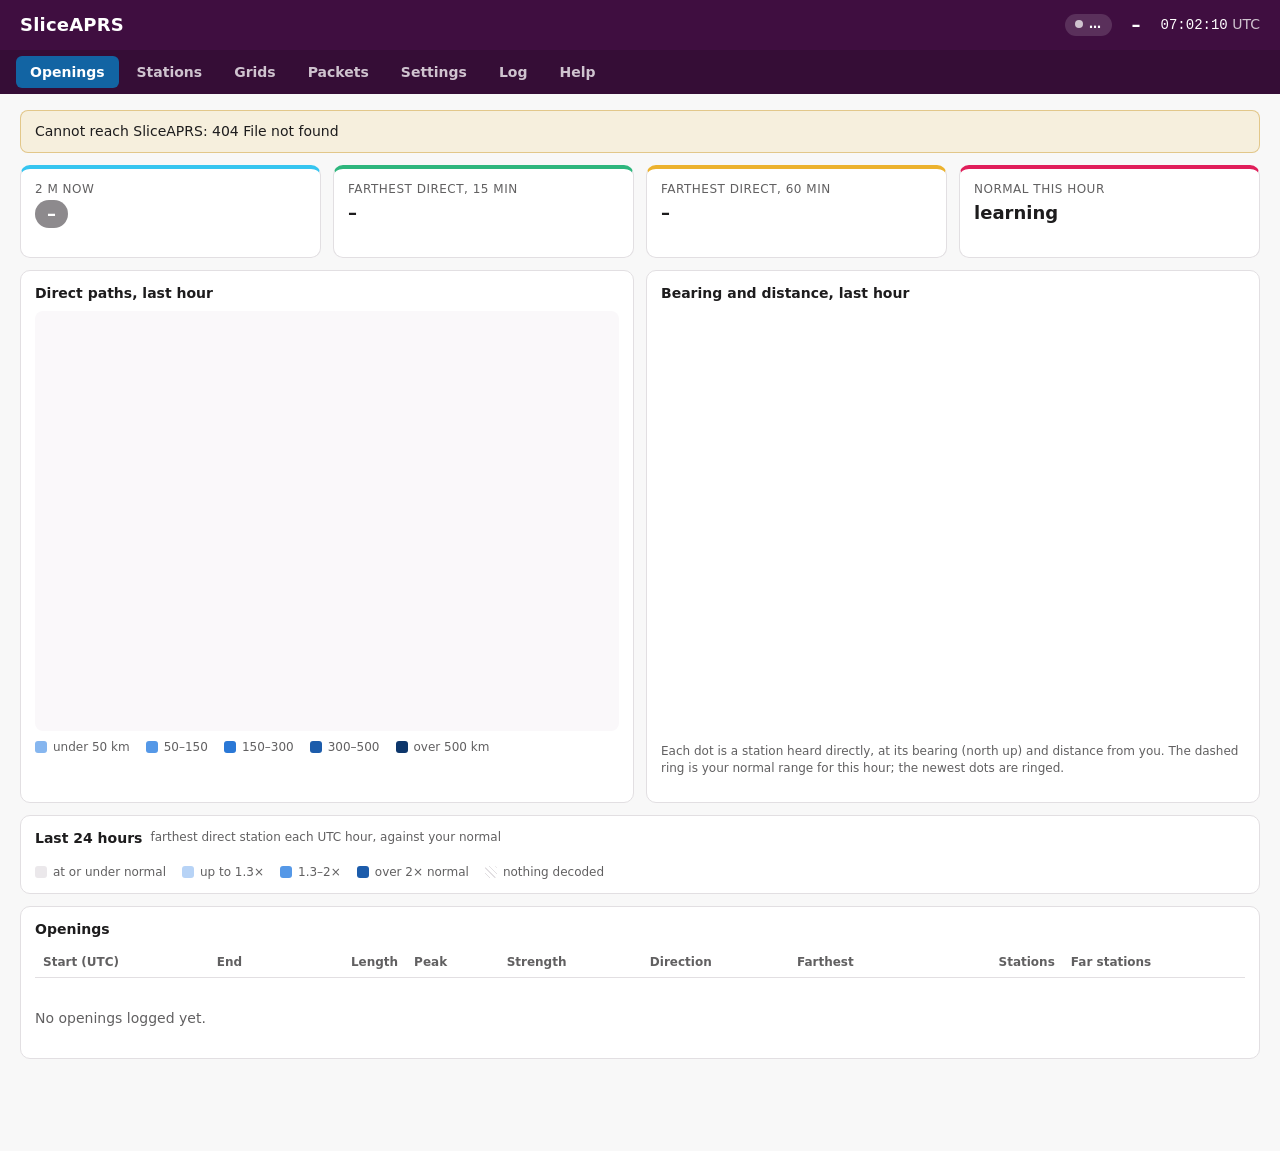
==== commit a4271193: "Voice and Pushover alerts when 2 m opens Settings -> Alerts: alert level (enhanced or open), spoken " ====
--- a/internal/web/static/index.html
+++ b/internal/web/static/index.html
@@ -156,6 +156,19 @@
         <p class="muted small" id="sensNote"></p>
       </fieldset>
       <fieldset>
+        <legend>Alerts</legend>
+        <label>Alert when 2 m is <select name="alerts.level"><option value="enhanced">Enhanced or Open</option><option value="open">Open only</option></select></label>
+        <p class="muted small">An alert goes out when the band rises to this level, and again if it rises from Enhanced to Open. The same level does not alert again within 30 minutes. The banner on the Openings tab always shows.</p>
+        <label class="check"><input type="checkbox" name="alerts.voice"> Speak alerts</label>
+        <div class="row"><button type="button" class="ghost" id="testVoice">Test voice</button><span class="muted small" id="voiceNote">Spoken on the computer running SliceAPRS. On Linux, install espeak-ng.</span></div>
+        <label class="check"><input type="checkbox" name="alerts.pushover.enabled"> Send alerts with Pushover</label>
+        <p class="muted small push">Pushover sends alerts to your phone. Make an account at <a href="https://pushover.net/" target="_blank" rel="noopener">pushover.net</a> and install its app: it is free to try, then a one-time purchase per platform. Your user key is on your Pushover dashboard. For the API token, create an application named SliceAPRS at <a href="https://pushover.net/apps/build" target="_blank" rel="noopener">pushover.net/apps/build</a>.</p>
+        <label class="push">User key <input name="alerts.pushover.user_key" spellcheck="false" autocomplete="off"></label>
+        <label class="push">API token <input name="alerts.pushover.token" spellcheck="false" autocomplete="off"></label>
+        <label class="push">Priority <select name="alerts.pushover.priority"><option value="-2">Lowest (no notification)</option><option value="-1">Quiet (no sound)</option><option value="0">Normal</option><option value="1">High (bypasses quiet hours)</option></select></label>
+        <div class="row push"><button type="button" class="ghost" id="testPush">Test Pushover</button><span class="muted small" id="pushNote">Saved keys stay in the config file and are not shown on this page again.</span></div>
+      </fieldset>
+      <fieldset>
         <legend>Web page and files</legend>
         <p class="muted small" id="localNote" hidden>These can only be changed in the config file or the desktop app.</p>
         <label>Web page port <input id="webPort" class="sys" type="number" min="1" max="65535" placeholder="blank: no web page"></label>
@@ -217,6 +230,7 @@
         </ul>
         <p class="muted">An opening starts with its first far packet and ends at the last one, once 30 minutes pass with none. Its direction is the average bearing of the far stations; its strength rates how many there were and how far beyond normal.</p>
         <dl id="rulesTable"></dl>
+        <p><b>Alerts</b>: when the band rises to Enhanced (or only Open, if you choose), SliceAPRS can speak the alert on the computer it runs on and send it to your phone with <a href="https://pushover.net/" target="_blank" rel="noopener">Pushover</a>. Set them up in <b>Settings → Alerts</b> and use the test buttons there. A rise from Enhanced to Open alerts again; the same level does not alert again within 30 minutes. Restarting SliceAPRS during an opening does not repeat the alert.</p>
       </div>
       <div class="panel">
         <h2>The tabs</h2>
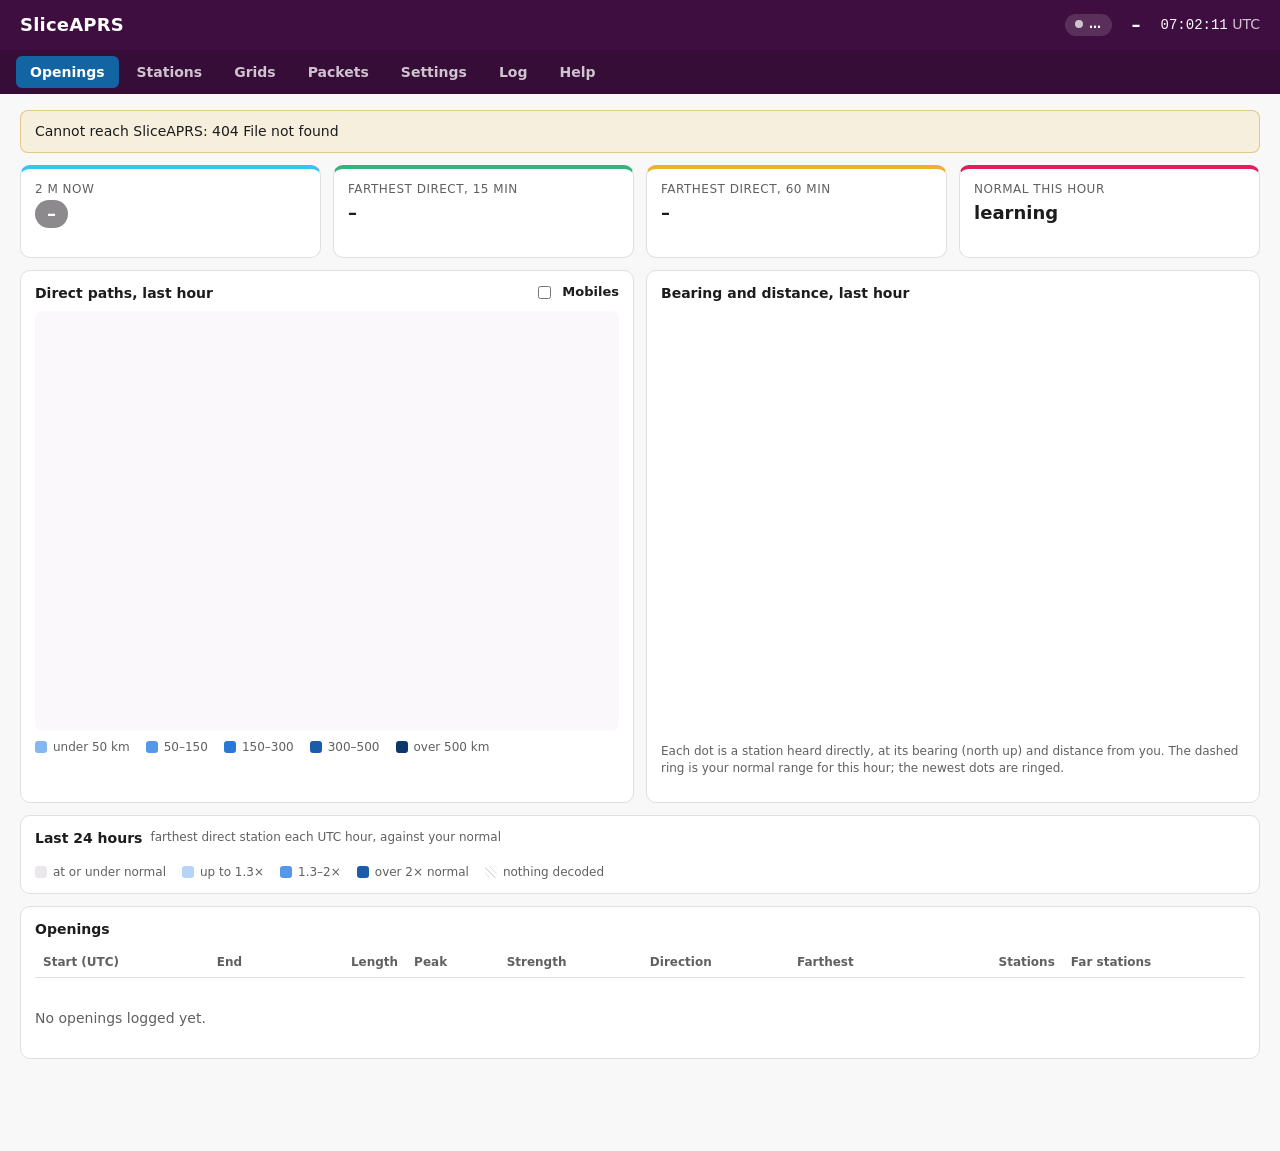
==== commit 8bd9ca1a: "Mobiles layer on the Openings map Optional layer showing moving stations (vehicle, boat, aircraft or" ====
--- a/internal/web/static/index.html
+++ b/internal/web/static/index.html
@@ -47,9 +47,11 @@
 
     <div class="split2">
       <div class="panel" id="mapPanel">
-        <h2>Direct paths, last hour <span class="muted small" id="mapNote"></span></h2>
+        <h2>Direct paths, last hour <span class="muted small" id="mapNote"></span>
+          <span class="inline"><label class="check" title="Moving stations heard in the last hour, however they reached you. They do not count for openings."><input type="checkbox" id="showMobiles"> Mobiles</label></span></h2>
         <div id="map"></div>
         <div class="legend small muted" id="kmLegend"></div>
+        <div class="legend small muted" id="mobLegend" hidden><span><i class="sw mob"></i>Mobile: an arrow pointing its way, or a square when stopped · trail of the last hour · dashed line to the digipeater that relayed it. Mobiles do not count for openings.</span></div>
       </div>
       <div class="panel">
         <h2>Bearing and distance, last hour <span class="muted small" id="polarNote"></span></h2>
@@ -231,6 +233,7 @@
         <p class="muted">An opening starts with its first far packet and ends at the last one, once 30 minutes pass with none. Its direction is the average bearing of the far stations; its strength rates how many there were and how far beyond normal.</p>
         <dl id="rulesTable"></dl>
         <p><b>Alerts</b>: when the band rises to Enhanced (or only Open, if you choose), SliceAPRS can speak the alert on the computer it runs on and send it to your phone with <a href="https://pushover.net/" target="_blank" rel="noopener">Pushover</a>. Set them up in <b>Settings → Alerts</b> and use the test buttons there. A rise from Enhanced to Open alerts again; the same level does not alert again within 30 minutes. Restarting SliceAPRS during an opening does not repeat the alert.</p>
+        <p><b>Mobiles</b>: tick <b>Mobiles</b> above the map to show moving stations heard in the last hour, however they reached you, including through digipeaters. A station is a mobile if its APRS symbol is a vehicle, boat, aircraft or person, or if it reports a speed. Each shows as an arrow pointing its way (a square when stopped) with its trail for the last hour, and a dashed line to the digipeater that relayed it. Mobiles are only for looking at: they do not count for openings. Trails start again when SliceAPRS restarts.</p>
       </div>
       <div class="panel">
         <h2>The tabs</h2>
--- a/internal/web/static/style.css
+++ b/internal/web/static/style.css
@@ -167,6 +167,7 @@
   --d1: #86b6ef; --d2: #5598e7; --d3: #2a78d6; --d4: #1c5cab; --d5: #0d366b;
   --lv-normal: #8d8a8d; --lv-enh: #c28a0e; --lv-open: #2eb67d;
   --r0: #ebe8eb; --r1: #b7d3f6; --r2: #5598e7; --r3: #1c5cab;
+  --mob: #d4600c; /* mobiles on the map */
 }
 @media (prefers-color-scheme: dark) {
   :root {
@@ -174,8 +175,11 @@
     --d1: #256abf; --d2: #3987e5; --d3: #6da7ec; --d4: #9ec5f4; --d5: #cde2fb;
     --lv-normal: #8d8a8d; --lv-enh: #ecb22e; --lv-open: #2eb67d;
     --r0: #2c2d30; --r1: #184f95; --r2: #2a78d6; --r3: #86b6ef;
+    --mob: #f08a4b;
   }
 }
+.legend i.sw.mob { background: var(--mob); }
+.mobicon svg { display: block; overflow: visible; }
 .freqnow b { font-size: 18px; }
 .pill.running::before, .pill.replay::before { background: var(--ok); }
 .pill.replay, .pill.done { background: rgba(255,255,255,.22); }
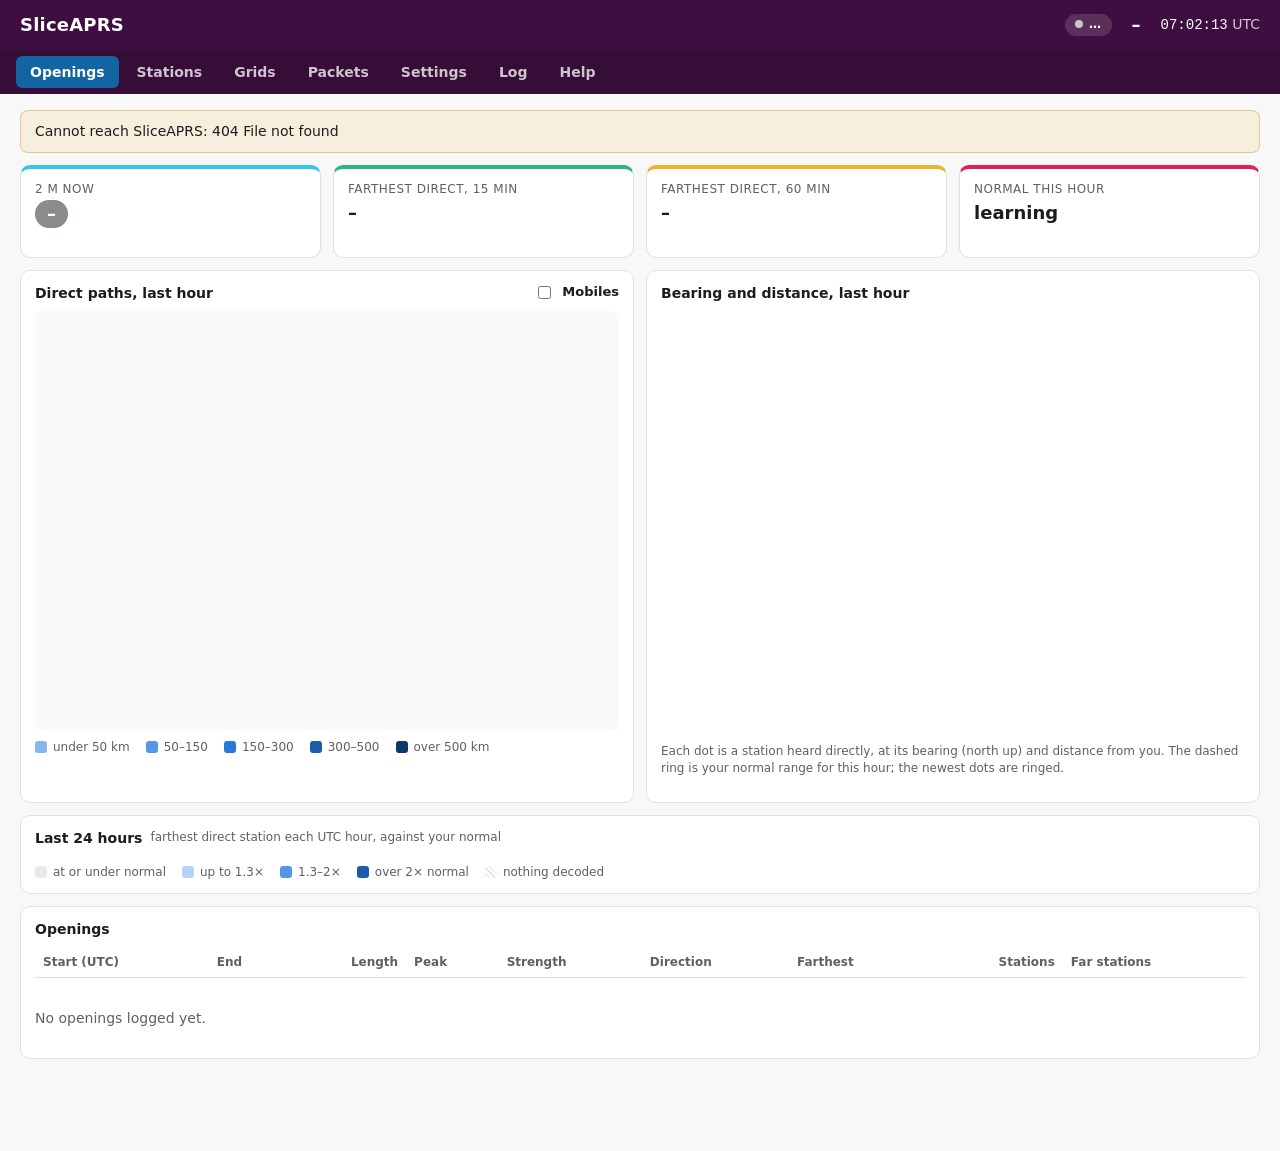
==== commit dfccb516: "Check the radio every 15 s and ask before restoring SliceAPRS stopped decoding overnight while still" ====
--- a/internal/web/static/index.html
+++ b/internal/web/static/index.html
@@ -31,6 +31,15 @@
 
 <main>
   <div id="banner" class="banner" hidden></div>
+  <dialog id="radioDlg">
+    <h3>The radio was changed</h3>
+    <p>Something changed SliceAPRS's panadapter or slice on the radio:</p>
+    <ul id="radioChanges"></ul>
+    <p class="small muted" id="radioWho"></p>
+    <p>SliceAPRS can't hear APRS until it is put back. Restore it now?</p>
+    <div class="row dlgbtns"><button class="primary" id="radioRestore">Restore</button><button id="radioLeave">Leave it</button></div>
+  </dialog>
+
   <div id="alert" class="alert" hidden>
     <div class="alert-main"><b id="alertTitle"></b> <span id="alertText"></span></div>
     <button class="ghost" id="alertHide" title="Hide until the level changes">Hide</button>
--- a/internal/web/static/style.css
+++ b/internal/web/static/style.css
@@ -125,6 +125,11 @@
 button.primary { background: var(--go); border-color: var(--go); color: #fff; font-weight: 700; }
 button.primary:hover { background: var(--go-hover); }
 button.ghost { background: none; }
+dialog { border: 1px solid var(--line); border-radius: 12px; background: var(--panel); color: var(--text); max-width: min(460px, calc(100vw - 32px)); padding: 20px 22px; }
+dialog::backdrop { background: rgba(0, 0, 0, .45); }
+dialog h3 { margin: 0 0 8px; }
+dialog ul { margin: 0 0 8px; padding-left: 20px; }
+.dlgbtns { display: flex; gap: 8px; justify-content: flex-end; margin-top: 14px; }
 button:disabled { opacity: .5; cursor: default; }
 .row { display: flex; flex-wrap: wrap; gap: 8px; align-items: center; margin: 8px 0; }
 label { display: flex; flex-direction: column; gap: 4px; font-size: 13px; color: var(--muted); }
